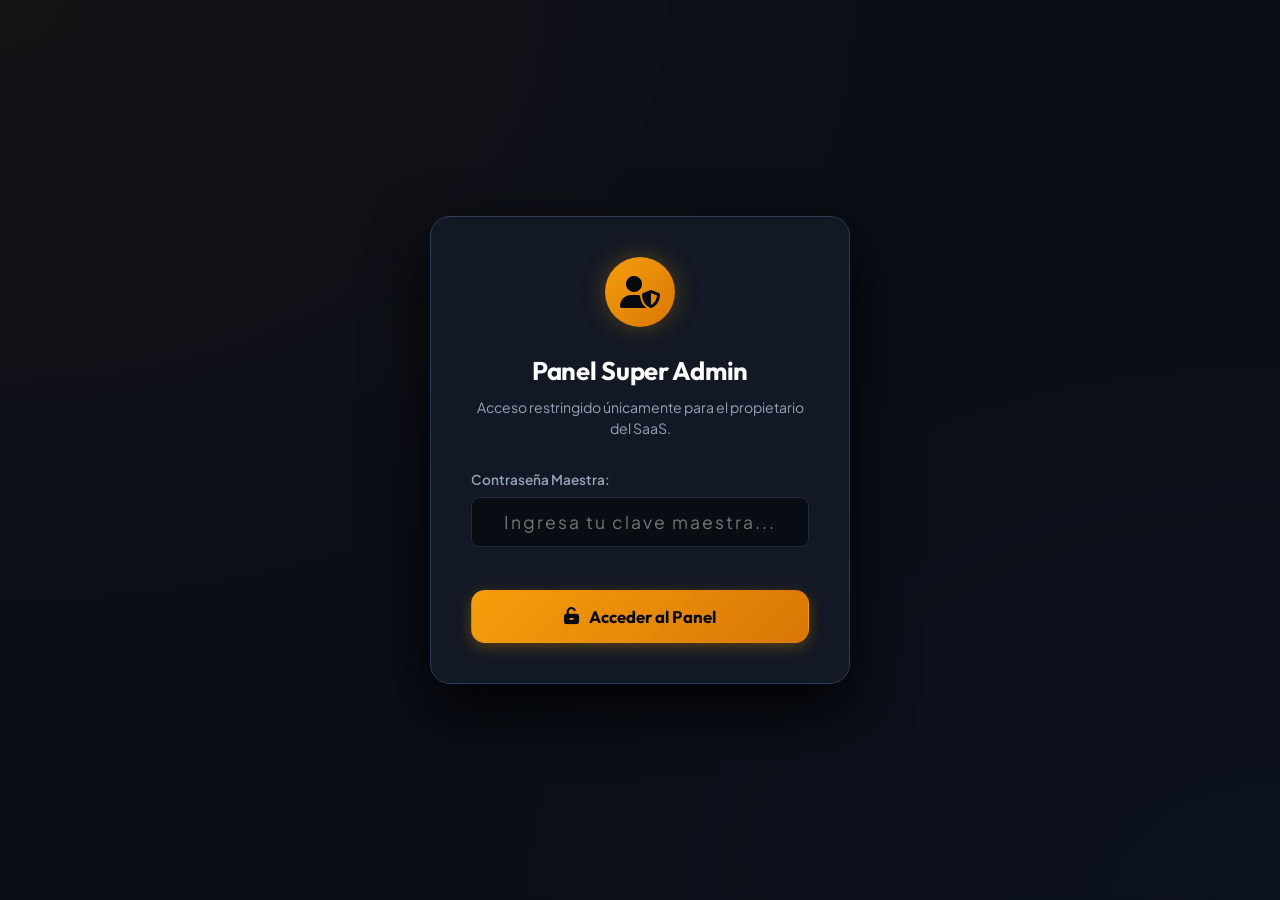
==== admin.html @ 9f4d17f8 "Add private Master Admin panel (admin.html) with password lock and shop access blocker" ====
<!DOCTYPE html>
<html lang="es">
<head>
    <meta charset="UTF-8">
    <meta name="viewport" content="width=device-width, initial-scale=1.0">
    <title>Panel Maestro - Control de Suscripciones</title>
    <!-- Google Fonts -->
    <link rel="preconnect" href="https://fonts.googleapis.com">
    <link rel="preconnect" href="https://fonts.gstatic.com" crossorigin>
    <link href="https://fonts.googleapis.com/css2?family=Outfit:wght@400;500;600;700;800&family=Plus+Jakarta+Sans:wght@400;500;600;700&display=swap" rel="stylesheet">
    <!-- Font Awesome Icons -->
    <link rel="stylesheet" href="https://cdnjs.cloudflare.com/ajax/libs/font-awesome/6.4.0/css/all.min.css">
    <!-- CSS -->
    <link rel="stylesheet" href="css/styles.css">
    <style>
        .admin-login-screen {
            min-height: 100vh;
            display: flex;
            align-items: center;
            justify-content: center;
            padding: 1.5rem;
        }
        .admin-login-card {
            background: var(--bg-card);
            border: 1px solid var(--border-light);
            border-radius: var(--radius-lg);
            padding: 2.5rem;
            width: 100%;
            max-width: 420px;
            text-align: center;
            box-shadow: 0 25px 60px rgba(0, 0, 0, 0.85);
        }
        .admin-avatar-lock {
            width: 70px;
            height: 70px;
            background: linear-gradient(135deg, var(--gold), #d97706);
            border-radius: 50%;
            color: #06090e;
            display: inline-flex;
            align-items: center;
            justify-content: center;
            font-size: 2rem;
            margin-bottom: 1.5rem;
            box-shadow: 0 0 25px var(--gold-glow);
        }
        .admin-dashboard {
            display: none;
        }
        .status-toggle-btn {
            padding: 0.4rem 0.9rem;
            border-radius: var(--radius-full);
            font-weight: 700;
            font-size: 0.82rem;
            border: none;
            cursor: pointer;
            transition: var(--transition);
            display: inline-flex;
            align-items: center;
            gap: 0.4rem;
        }
        .status-toggle-active {
            background: rgba(16, 185, 129, 0.2);
            color: var(--green);
            border: 1px solid var(--green);
        }
        .status-toggle-blocked {
            background: rgba(239, 68, 68, 0.2);
            color: var(--red);
            border: 1px solid var(--red);
        }
        .admin-kpi-banner {
            display: grid;
            grid-template-columns: repeat(auto-fit, minmax(240px, 1fr));
            gap: 1.4rem;
            margin-bottom: 2rem;
        }
    </style>
</head>
<body class="dark-theme">

    <!-- PANTALLA DE ACCESO PROTEGIDO (SOLO EL DUEÑO) -->
    <div class="admin-login-screen" id="adminLoginScreen">
        <div class="admin-login-card">
            <div class="admin-avatar-lock">
                <i class="fa-solid fa-user-shield"></i>
            </div>
            <h2 style="font-size: 1.6rem; margin-bottom: 0.4rem;">Panel Super Admin</h2>
            <p class="text-muted" style="margin-bottom: 1.8rem; font-size: 0.88rem;">Acceso restringido únicamente para el propietario del SaaS.</p>
            
            <form onsubmit="handleAdminLogin(event)">
                <div class="form-group" style="text-align: left;">
                    <label>Contraseña Maestra:</label>
                    <input type="password" id="adminPasswordInput" required placeholder="Ingresa tu clave maestra..." class="input-field" style="font-size: 1.1rem; text-align: center; letter-spacing: 2px;">
                </div>
                <button type="submit" class="btn btn-primary btn-block btn-large mt-4">
                    <i class="fa-solid fa-unlock-keyhole"></i> Acceder al Panel
                </button>
            </form>
            <div id="loginErrorMsg" class="text-red mt-2" style="display:none; font-size:0.85rem; font-weight:600;">
                <i class="fa-solid fa-circle-exclamation"></i> Contraseña incorrecta
            </div>
        </div>
    </div>

    <!-- PANEL PRINCIPAL DE CONTROL DE TODAS LAS BARBERÍAS -->
    <div class="admin-dashboard" id="adminDashboard">
        
        <!-- Header -->
        <header class="app-topbar">
            <div class="topbar-inner">
                <div class="shop-branding">
                    <div class="shop-logo-badge">
                        <i class="fa-solid fa-crown"></i>
                    </div>
                    <div>
                        <h1 class="shop-title-display">Super Admin SaaS</h1>
                        <span class="shop-subtitle">Control Central de Barberías y Cobros</span>
                    </div>
                </div>
                <div class="topbar-actions">
                    <button class="btn btn-primary btn-sm" onclick="openNewShopModal()">
                        <i class="fa-solid fa-plus"></i> + Alta Nueva Barbería
                    </button>
                    <button class="btn btn-secondary btn-sm" onclick="adminLogout()">
                        <i class="fa-solid fa-right-from-bracket"></i> Cerrar Sesión
                    </button>
                </div>
            </div>
        </header>

        <!-- Workspace -->
        <main class="container mt-4">
            
            <!-- Métricas Financieras Globales -->
            <div class="admin-kpi-banner">
                <div class="kpi-item">
                    <div class="kpi-icon gold"><i class="fa-solid fa-store"></i></div>
                    <div>
                        <span class="kpi-label">Barberías Totales</span>
                        <strong class="kpi-val" id="adminTotalShops">0</strong>
                    </div>
                </div>
                <div class="kpi-item">
                    <div class="kpi-icon green"><i class="fa-solid fa-circle-check"></i></div>
                    <div>
                        <span class="kpi-label">Activas (Al día)</span>
                        <strong class="kpi-val text-green" id="adminActiveShops">0</strong>
                    </div>
                </div>
                <div class="kpi-item">
                    <div class="kpi-icon gold"><i class="fa-solid fa-sack-dollar"></i></div>
                    <div>
                        <span class="kpi-label">Recaudación Mensual Estimada</span>
                        <strong class="kpi-val text-gold" id="adminTotalRevenue">$0 USD</strong>
                    </div>
                </div>
                <div class="kpi-item">
                    <div class="kpi-icon" style="background: rgba(239, 68, 68, 0.15); color: var(--red);"><i class="fa-solid fa-lock"></i></div>
                    <div>
                        <span class="kpi-label">Bloqueadas (Sin Pagar)</span>
                        <strong class="kpi-val text-red" id="adminBlockedShops">0</strong>
                    </div>
                </div>
            </div>

            <!-- Tabla de Gestión de Barberías -->
            <div class="app-card">
                <div class="card-header flex-between">
                    <div>
                        <h3>Listado de Barberías Clientes</h3>
                        <p class="text-muted">Administra el acceso de cada barbería y bloquea a las que no hayan abonado su cuota.</p>
                    </div>
                    <button class="btn btn-primary btn-sm" onclick="openNewShopModal()">
                        <i class="fa-solid fa-user-plus"></i> Registrar Barbería
                    </button>
                </div>
                <div class="table-responsive">
                    <table class="data-table">
                        <thead>
                            <tr>
                                <th>Nombre del Local</th>
                                <th>Identificador (Link)</th>
                                <th>Teléfono Contacto</th>
                                <th>Cuota Mensual</th>
                                <th>Estado de Acceso</th>
                                <th>Acciones & Enlaces</th>
                            </tr>
                        </thead>
                        <tbody id="adminShopsTableBody"></tbody>
                    </table>
                </div>
            </div>

        </main>

    </div>

    <!-- Modal: Alta de Nueva Barbería -->
    <div class="modal-overlay" id="newShopModal">
        <div class="modal-card">
            <div class="modal-header">
                <h3><i class="fa-solid fa-store text-gold"></i> Dar de Alta Nueva Barbería</h3>
                <button class="btn-close" onclick="closeModal('newShopModal')">&times;</button>
            </div>
            <div class="modal-body">
                <form onsubmit="handleCreateShopSubmit(event)">
                    <div class="form-group">
                        <label>Nombre de la Barbería:</label>
                        <input type="text" id="newShopNameInput" required placeholder="Ej: Barbería Don Carlos" class="input-field">
                    </div>
                    <div class="form-group">
                        <label>Slug / Identificador URL (Sin espacios ni acentos):</label>
                        <input type="text" id="newShopSlugInput" required placeholder="Ej: don-carlos" class="input-field">
                    </div>
                    <div class="form-row-2">
                        <div class="form-group">
                            <label>Teléfono del Dueño (WhatsApp):</label>
                            <input type="tel" id="newShopPhoneInput" placeholder="+54 9 11 2345 6789" class="input-field">
                        </div>
                        <div class="form-group">
                            <label>Precio Mensual Acordado:</label>
                            <input type="number" id="newShopFeeInput" value="20" required class="input-field">
                        </div>
                    </div>
                    <button type="submit" class="btn btn-primary btn-block btn-large">
                        <i class="fa-solid fa-check"></i> Registrar y Generar Links
                    </button>
                </form>
            </div>
        </div>
    </div>

    <!-- Toasts -->
    <div class="toast-container" id="toastContainer"></div>

    <script src="js/data.js"></script>
    <script>
        const MASTER_KEY_STORAGE = 'BARBERFLOW_SUPERADMIN_SHOPS_V1';
        const DEFAULT_MASTER_PIN = 'admin123'; // Contraseña por defecto

        function checkAuth() {
            const isAuth = sessionStorage.getItem('BARBERFLOW_ADMIN_LOGGED') === 'true';
            if (isAuth) {
                document.getElementById('adminLoginScreen').style.display = 'none';
                document.getElementById('adminDashboard').style.display = 'block';
                loadAdminDashboard();
            } else {
                document.getElementById('adminLoginScreen').style.display = 'flex';
                document.getElementById('adminDashboard').style.display = 'none';
            }
        }

        function handleAdminLogin(e) {
            e.preventDefault();
            const pass = document.getElementById('adminPasswordInput').value.trim();
            const savedPin = localStorage.getItem('BARBERFLOW_MASTER_PIN') || DEFAULT_MASTER_PIN;

            if (pass === savedPin) {
                sessionStorage.setItem('BARBERFLOW_ADMIN_LOGGED', 'true');
                checkAuth();
            } else {
                document.getElementById('loginErrorMsg').style.display = 'block';
            }
        }

        function adminLogout() {
            sessionStorage.removeItem('BARBERFLOW_ADMIN_LOGGED');
            location.reload();
        }

        function getShopsRegistry() {
            const local = localStorage.getItem(MASTER_KEY_STORAGE);
            if (!local) {
                const initial = [
                    {
                        id: 'mi-barberia',
                        name: 'Mi Barbería',
                        phone: '',
                        fee: 20,
                        status: 'active', // 'active' o 'blocked'
                        createdAt: new Date().toISOString().split('T')[0]
                    }
                ];
                saveShopsRegistry(initial);
                return initial;
            }
            return JSON.parse(local);
        }

        function saveShopsRegistry(list) {
            localStorage.setItem(MASTER_KEY_STORAGE, JSON.stringify(list));
            // Actualizar estado de bloqueo en la lista maestra pública
            const blockedMap = {};
            list.forEach(s => {
                blockedMap[s.id] = (s.status === 'blocked');
            });
            localStorage.setItem('BARBERFLOW_BLOCKED_SHOPS', JSON.stringify(blockedMap));
        }

        function loadAdminDashboard() {
            const shops = getShopsRegistry();
            const tbody = document.getElementById('adminShopsTableBody');

            const total = shops.length;
            const active = shops.filter(s => s.status === 'active').length;
            const blocked = shops.filter(s => s.status === 'blocked').length;
            const revenue = active * 20;

            document.getElementById('adminTotalShops').textContent = total;
            document.getElementById('adminActiveShops').textContent = active;
            document.getElementById('adminBlockedShops').textContent = blocked;
            document.getElementById('adminTotalRevenue').textContent = `$${revenue} USD`;

            const baseUrl = window.location.href.split('admin.html')[0];

            tbody.innerHTML = shops.map(shop => {
                const isBlocked = shop.status === 'blocked';
                const panelUrl = `${baseUrl}?shop=${shop.id}`;
                const bookingUrl = `${baseUrl}booking.html?shop=${shop.id}`;

                return `
                    <tr>
                        <td>
                            <strong style="font-size:1rem; display:block;">${shop.name}</strong>
                            <small class="text-muted">Alta: ${shop.createdAt || '-'}</small>
                        </td>
                        <td>
                            <span class="status-badge status-Pendiente">?shop=${shop.id}</span>
                        </td>
                        <td>${shop.phone ? `<a href="https://wa.me/${shop.phone.replace(/[^0-9]/g, '')}" target="_blank" style="color:var(--green); text-decoration:none;"><i class="fa-brands fa-whatsapp"></i> ${shop.phone}</a>` : '-'}</td>
                        <td><strong class="text-gold">$${shop.fee || 20} USD/mes</strong></td>
                        <td>
                            <button class="status-toggle-btn ${isBlocked ? 'status-toggle-blocked' : 'status-toggle-active'}" onclick="toggleShopStatus('${shop.id}')">
                                <i class="fa-solid ${isBlocked ? 'fa-lock' : 'fa-check'}"></i>
                                ${isBlocked ? 'BLOQUEADA' : 'ACTIVA'}
                            </button>
                        </td>
                        <td>
                            <div style="display:flex; gap:0.4rem; align-items:center;">
                                <button class="btn btn-secondary btn-sm" title="Copiar Link del Panel para el Barbero" onclick="copyLink('${panelUrl}', 'Link del Panel copiado')">
                                    <i class="fa-solid fa-copy"></i> Panel
                                </button>
                                <button class="btn btn-secondary btn-sm" title="Copiar Link de Turnos para Clientes" onclick="copyLink('${bookingUrl}', 'Link de Clientes copiado')">
                                    <i class="fa-solid fa-link"></i> Turnos
                                </button>
                                <button class="btn-icon" title="Eliminar Barbería" onclick="deleteShop('${shop.id}')">
                                    <i class="fa-solid fa-trash text-muted"></i>
                                </button>
                            </div>
                        </td>
                    </tr>
                `;
            }).join('');
        }

        function toggleShopStatus(shopId) {
            const shops = getShopsRegistry();
            const shop = shops.find(s => s.id === shopId);
            if (shop) {
                shop.status = (shop.status === 'active') ? 'blocked' : 'active';
                saveShopsRegistry(shops);
                loadAdminDashboard();
                showToast(shop.status === 'blocked' ? `Barbería ${shop.name} bloqueada por falta de pago` : `Barbería ${shop.name} activada con éxito`, shop.status === 'blocked' ? 'info' : 'success');
            }
        }

        function copyLink(url, msg) {
            navigator.clipboard.writeText(url);
            showToast(msg, 'success');
        }

        function deleteShop(shopId) {
            if (confirm('¿Estás seguro de eliminar esta barbería del sistema?')) {
                let shops = getShopsRegistry();
                shops = shops.filter(s => s.id !== shopId);
                saveShopsRegistry(shops);
                loadAdminDashboard();
                showToast('Barbería eliminada', 'info');
            }
        }

        function openNewShopModal() {
            document.getElementById('newShopModal').classList.add('active');
        }

        function closeModal(id) {
            document.getElementById(id)?.classList.remove('active');
        }

        function handleCreateShopSubmit(e) {
            e.preventDefault();
            const name = document.getElementById('newShopNameInput').value.trim();
            const slug = document.getElementById('newShopSlugInput').value.trim().toLowerCase().replace(/[^a-z0-9_-]/g, '-');
            const phone = document.getElementById('newShopPhoneInput').value.trim();
            const fee = parseFloat(document.getElementById('newShopFeeInput').value) || 20;

            const shops = getShopsRegistry();
            if (shops.some(s => s.id === slug)) {
                alert('Ya existe una barbería con ese identificador. Por favor elige otro.');
                return;
            }

            shops.push({
                id: slug,
                name: name,
                phone: phone,
                fee: fee,
                status: 'active',
                createdAt: new Date().toISOString().split('T')[0]
            });

            saveShopsRegistry(shops);
            closeModal('newShopModal');
            loadAdminDashboard();
            showToast(`Barbería "${name}" creada con éxito`, 'success');
        }

        function showToast(message, type = 'success') {
            const container = document.getElementById('toastContainer');
            if (!container) return;

            const toast = document.createElement('div');
            toast.className = `toast ${type}`;
            const icon = type === 'success' ? 'fa-circle-check text-green' : 'fa-circle-info text-blue';
            toast.innerHTML = `<i class="fa-solid ${icon}"></i> <span>${message}</span>`;
            
            container.appendChild(toast);
            setTimeout(() => {
                toast.style.opacity = '0';
                toast.style.transform = 'translateX(100%)';
                setTimeout(() => toast.remove(), 300);
            }, 3000);
        }

        document.addEventListener('DOMContentLoaded', checkAuth);
    </script>
</body>
</html>
---- css/styles.css ----
/* ==========================================================================
   BARBERFLOW - SISTEMA DE DISEÑO ULTRA PREMIUM (DARK LUXURY BARBER)
   ========================================================================== */

:root {
    --bg-darkest: #06090e;
    --bg-main: #0a0e16;
    --bg-card: #121824;
    --bg-card-hover: #182232;
    --bg-card-elevated: #1a2436;
    --bg-input: #080c13;
    --border-color: #1e293b;
    --border-light: #2c3c56;
    --border-focus: #f59e0b;

    /* Accents */
    --gold: #f59e0b;
    --gold-light: #fbbf24;
    --gold-gradient: linear-gradient(135deg, #f59e0b 0%, #d97706 100%);
    --gold-glow: rgba(245, 158, 11, 0.3);
    
    --green: #10b981;
    --green-glow: rgba(16, 185, 129, 0.25);
    --blue: #3b82f6;
    --red: #ef4444;
    --purple: #a855f7;

    /* Text */
    --text-main: #f8fafc;
    --text-muted: #94a3b8;
    --text-dim: #64748b;

    /* Fonts */
    --font-heading: 'Outfit', sans-serif;
    --font-body: 'Plus Jakarta Sans', sans-serif;

    /* Radii & Shadows */
    --radius-sm: 8px;
    --radius-md: 14px;
    --radius-lg: 20px;
    --radius-full: 9999px;
    
    --shadow-card: 0 12px 32px -4px rgba(0, 0, 0, 0.65);
    --shadow-glow: 0 0 20px var(--gold-glow);
    --transition: all 0.22s cubic-bezier(0.4, 0, 0.2, 1);
}

* {
    margin: 0;
    padding: 0;
    box-sizing: border-box;
}

body.dark-theme {
    background-color: var(--bg-main);
    background-image: 
        radial-gradient(at 0% 0%, rgba(245, 158, 11, 0.04) 0px, transparent 50%),
        radial-gradient(at 100% 100%, rgba(59, 130, 246, 0.03) 0px, transparent 50%);
    color: var(--text-main);
    font-family: var(--font-body);
    line-height: 1.55;
    min-height: 100vh;
    overflow-x: hidden;
    -webkit-font-smoothing: antialiased;
}

h1, h2, h3, h4, h5, h6 {
    font-family: var(--font-heading);
    color: #ffffff;
    font-weight: 700;
    letter-spacing: -0.3px;
}

.text-gold { color: var(--gold) !important; }
.text-green { color: var(--green) !important; }
.text-blue { color: var(--blue) !important; }
.text-red { color: var(--red) !important; }
.text-purple { color: var(--purple) !important; }
.text-muted { color: var(--text-muted); font-size: 0.88rem; }
.mt-2 { margin-top: 0.5rem; }
.mt-4 { margin-top: 1.5rem; }

.container {
    max-width: 1400px;
    margin: 0 auto;
    padding: 1.5rem;
}

/* ==========================================================================
   BUTTONS
   ========================================================================== */
.btn {
    display: inline-flex;
    align-items: center;
    justify-content: center;
    gap: 0.6rem;
    padding: 0.7rem 1.3rem;
    font-family: var(--font-heading);
    font-size: 0.92rem;
    font-weight: 600;
    border-radius: var(--radius-md);
    border: 1px solid transparent;
    cursor: pointer;
    transition: var(--transition);
    user-select: none;
    text-decoration: none;
}

.btn-primary {
    background: var(--gold-gradient);
    color: #06090e;
    font-weight: 700;
    box-shadow: 0 4px 15px var(--gold-glow);
}

.btn-primary:hover {
    transform: translateY(-2px);
    box-shadow: 0 8px 22px rgba(245, 158, 11, 0.45);
    background: linear-gradient(135deg, var(--gold-light), var(--gold));
}

.btn-secondary {
    background: var(--bg-card);
    border: 1px solid var(--border-light);
    color: var(--text-main);
}

.btn-secondary:hover {
    background: var(--bg-card-hover);
    border-color: var(--gold);
    color: #ffffff;
}

.btn-whatsapp {
    background: linear-gradient(135deg, #25D366, #128C7E);
    color: #ffffff;
    font-weight: 700;
    box-shadow: 0 4px 14px rgba(37, 211, 102, 0.3);
}

.btn-whatsapp:hover {
    transform: translateY(-2px);
    box-shadow: 0 6px 18px rgba(37, 211, 102, 0.45);
}

.btn-sm {
    padding: 0.45rem 0.9rem;
    font-size: 0.82rem;
}

.btn-large {
    padding: 0.95rem 1.8rem;
    font-size: 1.05rem;
}

.btn-block {
    width: 100%;
}

.btn-icon {
    width: 38px;
    height: 38px;
    border-radius: var(--radius-sm);
    background: var(--bg-card);
    border: 1px solid var(--border-color);
    color: var(--text-muted);
    display: inline-flex;
    align-items: center;
    justify-content: center;
    cursor: pointer;
    transition: var(--transition);
}

.btn-icon:hover {
    color: var(--gold);
    border-color: var(--gold);
    background: var(--bg-card-hover);
}

.btn-close {
    background: transparent;
    border: none;
    color: var(--text-muted);
    font-size: 1.6rem;
    cursor: pointer;
    line-height: 1;
}

.btn-close:hover {
    color: #ffffff;
}

.btn-back {
    background: var(--bg-card);
    border: 1px solid var(--border-color);
    color: var(--text-muted);
    padding: 0.45rem 0.9rem;
    border-radius: var(--radius-sm);
    font-size: 0.85rem;
    cursor: pointer;
    transition: var(--transition);
    display: inline-flex;
    align-items: center;
    gap: 0.4rem;
}

.btn-back:hover {
    color: #ffffff;
    border-color: var(--gold);
}

/* ==========================================================================
   INPUTS & FORMS
   ========================================================================== */
.input-field {
    width: 100%;
    background: var(--bg-input);
    border: 1px solid var(--border-color);
    color: #ffffff;
    padding: 0.8rem 1.1rem;
    border-radius: var(--radius-sm);
    font-family: var(--font-body);
    font-size: 0.94rem;
    transition: var(--transition);
}

.input-field:focus {
    outline: none;
    border-color: var(--gold);
    box-shadow: 0 0 14px var(--gold-glow);
    background: #090e18;
}

.form-group {
    margin-bottom: 1.2rem;
}

.form-group label {
    display: block;
    font-size: 0.85rem;
    font-weight: 600;
    color: var(--text-muted);
    margin-bottom: 0.45rem;
}

.form-row-2 {
    display: grid;
    grid-template-columns: 1fr 1fr;
    gap: 1.2rem;
}

/* Photo Uploader Card */
.photo-uploader-box {
    display: flex;
    align-items: center;
    gap: 1.5rem;
    background: var(--bg-main);
    border: 1px dashed var(--border-light);
    border-radius: var(--radius-md);
    padding: 1.2rem;
    margin-bottom: 1.4rem;
}

.photo-preview-avatar {
    width: 72px;
    height: 72px;
    border-radius: var(--radius-md);
    background: var(--bg-card);
    border: 2px solid var(--gold);
    display: flex;
    align-items: center;
    justify-content: center;
    overflow: hidden;
    box-shadow: 0 4px 12px rgba(0, 0, 0, 0.5);
    flex-shrink: 0;
}

.photo-preview-avatar img {
    width: 100%;
    height: 100%;
    object-fit: cover;
}

.photo-preview-avatar i {
    font-size: 1.8rem;
    color: var(--gold);
}

.photo-upload-actions {
    flex: 1;
}

.photo-upload-actions input[type="file"] {
    display: none;
}

.photo-btn-label {
    display: inline-flex;
    align-items: center;
    gap: 0.5rem;
    background: var(--bg-card);
    border: 1px solid var(--border-light);
    color: #ffffff;
    padding: 0.5rem 1rem;
    border-radius: var(--radius-sm);
    font-size: 0.85rem;
    font-weight: 600;
    cursor: pointer;
    transition: var(--transition);
}

.photo-btn-label:hover {
    border-color: var(--gold);
    color: var(--gold);
}

/* ==========================================================================
   TOPBAR HEADER & BRANDING
   ========================================================================== */
.app-topbar {
    position: sticky;
    top: 0;
    z-index: 100;
    background: rgba(6, 9, 14, 0.92);
    backdrop-filter: blur(16px);
    border-bottom: 1px solid var(--border-color);
    padding: 0.7rem 1.5rem;
}

.topbar-inner {
    max-width: 1400px;
    margin: 0 auto;
    display: flex;
    align-items: center;
    justify-content: space-between;
    gap: 1rem;
}

.shop-branding {
    display: flex;
    align-items: center;
    gap: 0.9rem;
    cursor: pointer;
    padding: 0.35rem 0.7rem;
    border-radius: var(--radius-sm);
    transition: var(--transition);
}

.shop-branding:hover {
    background: rgba(245, 158, 11, 0.08);
}

.shop-logo-badge {
    width: 44px;
    height: 44px;
    background: var(--gold-gradient);
    border-radius: var(--radius-sm);
    color: #06090e;
    display: flex;
    align-items: center;
    justify-content: center;
    font-size: 1.3rem;
    box-shadow: 0 4px 12px var(--gold-glow);
    overflow: hidden;
    flex-shrink: 0;
}

.shop-logo-badge img {
    width: 100%;
    height: 100%;
    object-fit: cover;
}

.shop-title-display {
    font-size: 1.2rem;
    font-weight: 800;
    letter-spacing: -0.4px;
    line-height: 1.2;
}

.shop-subtitle {
    display: block;
    font-size: 0.72rem;
    color: var(--gold);
    font-weight: 600;
}

.main-tabs-nav {
    display: flex;
    background: var(--bg-card);
    border: 1px solid var(--border-color);
    border-radius: var(--radius-md);
    padding: 0.35rem;
    gap: 0.25rem;
    overflow-x: auto;
}

.nav-tab-btn {
    background: transparent;
    border: none;
    color: var(--text-muted);
    padding: 0.55rem 0.95rem;
    border-radius: var(--radius-sm);
    font-family: var(--font-heading);
    font-size: 0.88rem;
    font-weight: 600;
    cursor: pointer;
    display: flex;
    align-items: center;
    gap: 0.5rem;
    transition: var(--transition);
    white-space: nowrap;
}

.nav-tab-btn:hover {
    color: #ffffff;
    background: rgba(255, 255, 255, 0.05);
}

.nav-tab-btn.active {
    background: var(--gold-gradient);
    color: #06090e;
    font-weight: 700;
    box-shadow: 0 2px 10px var(--gold-glow);
}

.badge-pill {
    background: #06090e;
    color: var(--gold);
    font-size: 0.7rem;
    padding: 0.12rem 0.45rem;
    border-radius: var(--radius-full);
    font-weight: 800;
}

.topbar-actions {
    display: flex;
    align-items: center;
    gap: 0.6rem;
}

/* ==========================================================================
   TAB PANELS
   ========================================================================== */
.tab-panel {
    display: none;
    animation: fadeIn 0.25s ease;
}

.tab-panel.active {
    display: block;
}

@keyframes fadeIn {
    from { opacity: 0; transform: translateY(6px); }
    to { opacity: 1; transform: translateY(0); }
}

.panel-header-row {
    display: flex;
    justify-content: space-between;
    align-items: center;
    margin-bottom: 1.8rem;
    flex-wrap: wrap;
    gap: 1rem;
}

.panel-controls-group {
    display: flex;
    align-items: center;
    gap: 0.8rem;
}

/* Date Navigator */
.date-navigator {
    display: flex;
    align-items: center;
    background: var(--bg-card);
    border: 1px solid var(--border-color);
    border-radius: var(--radius-sm);
    padding: 0.2rem;
}

.date-navigator input[type="date"] {
    background: transparent;
    border: none;
    color: #ffffff;
    font-family: var(--font-body);
    padding: 0.4rem 0.6rem;
    outline: none;
}

.btn-nav-date {
    background: transparent;
    border: none;
    color: var(--text-muted);
    padding: 0.4rem 0.6rem;
    cursor: pointer;
}

.btn-nav-date:hover {
    color: var(--gold);
}

/* ==========================================================================
   1. AGENDA EN VIVO
   ========================================================================== */
.kpi-banner {
    display: grid;
    grid-template-columns: repeat(auto-fit, minmax(220px, 1fr));
    gap: 1.2rem;
    margin-bottom: 1.8rem;
}

.kpi-item {
    background: var(--bg-card);
    border: 1px solid var(--border-color);
    border-radius: var(--radius-md);
    padding: 1.3rem;
    display: flex;
    align-items: center;
    gap: 1.1rem;
    box-shadow: 0 4px 16px rgba(0, 0, 0, 0.25);
}

.kpi-icon {
    width: 48px;
    height: 48px;
    border-radius: var(--radius-sm);
    display: flex;
    align-items: center;
    justify-content: center;
    font-size: 1.3rem;
}

.kpi-icon.gold { background: rgba(245, 158, 11, 0.15); color: var(--gold); }
.kpi-icon.green { background: var(--green-glow); color: var(--green); }
.kpi-icon.blue { background: rgba(59, 130, 246, 0.15); color: var(--blue); }
.kpi-icon.purple { background: rgba(168, 85, 247, 0.15); color: var(--purple); }

.kpi-label {
    display: block;
    font-size: 0.78rem;
    color: var(--text-muted);
    text-transform: uppercase;
    font-weight: 600;
}

.kpi-val {
    font-size: 1.45rem;
    font-family: var(--font-heading);
}

.barbers-filter-row {
    display: flex;
    gap: 0.6rem;
    margin-bottom: 1.4rem;
    overflow-x: auto;
    padding-bottom: 0.3rem;
}

.barber-pill-btn {
    background: var(--bg-card);
    border: 1px solid var(--border-color);
    color: var(--text-muted);
    padding: 0.45rem 1rem;
    border-radius: var(--radius-full);
    font-size: 0.84rem;
    font-weight: 600;
    cursor: pointer;
    transition: var(--transition);
}

.barber-pill-btn:hover, .barber-pill-btn.active {
    background: var(--gold);
    color: #06090e;
    border-color: var(--gold);
    font-weight: 700;
}

.appointments-board {
    display: grid;
    grid-template-columns: repeat(auto-fill, minmax(320px, 1fr));
    gap: 1.4rem;
}

.app-card {
    background: var(--bg-card);
    border: 1px solid var(--border-color);
    border-radius: var(--radius-md);
    padding: 1.4rem;
    border-left: 4px solid var(--gold);
    transition: var(--transition);
    box-shadow: 0 4px 18px rgba(0, 0, 0, 0.3);
}

.app-card:hover {
    border-color: var(--gold);
    box-shadow: var(--shadow-card);
    transform: translateY(-2px);
}

.app-card.status-Pendiente { border-left-color: var(--gold); }
.app-card.status-EnProceso { border-left-color: var(--blue); }
.app-card.status-Completado { border-left-color: var(--green); opacity: 0.85; }
.app-card.status-NoAsistio { border-left-color: var(--red); opacity: 0.5; }

.app-card-head {
    display: flex;
    justify-content: space-between;
    align-items: center;
    margin-bottom: 0.9rem;
}

.app-time {
    font-family: var(--font-heading);
    font-size: 1.2rem;
    font-weight: 800;
}

.status-badge {
    font-size: 0.72rem;
    padding: 0.22rem 0.55rem;
    border-radius: var(--radius-full);
    font-weight: 800;
    text-transform: uppercase;
    letter-spacing: 0.5px;
}

.status-Pendiente { background: rgba(245, 158, 11, 0.15); color: var(--gold); }
.status-EnProceso { background: rgba(59, 130, 246, 0.18); color: var(--blue); }
.status-Completado { background: var(--green-glow); color: var(--green); }
.status-NoAsistio { background: rgba(239, 68, 68, 0.18); color: var(--red); }

.app-actions {
    display: flex;
    gap: 0.5rem;
    margin-top: 1.2rem;
    padding-top: 0.9rem;
    border-top: 1px solid var(--border-color);
}

/* ==========================================================================
   2. CAJA & POS
   ========================================================================== */
.pos-balance-grid {
    display: grid;
    grid-template-columns: repeat(auto-fit, minmax(220px, 1fr));
    gap: 1.3rem;
    margin-bottom: 2rem;
}

.pos-card {
    background: var(--bg-card);
    border: 1px solid var(--border-color);
    border-radius: var(--radius-md);
    padding: 1.5rem;
}

.pos-card.total {
    background: linear-gradient(135deg, #1e283b, #0f1624);
    border-color: var(--gold);
    box-shadow: 0 8px 24px rgba(245, 158, 11, 0.1);
}

.pos-card-title {
    font-size: 0.8rem;
    color: var(--text-muted);
    text-transform: uppercase;
    display: block;
    font-weight: 700;
}

.pos-amount {
    font-size: 1.75rem;
    margin: 0.4rem 0;
}

/* Tables */
.app-card {
    background: var(--bg-card);
    border: 1px solid var(--border-color);
    border-radius: var(--radius-md);
    overflow: hidden;
}

.card-header {
    padding: 1.3rem 1.6rem;
    border-bottom: 1px solid var(--border-color);
}

.card-header.flex-between {
    display: flex;
    justify-content: space-between;
    align-items: center;
}

.card-body {
    padding: 1.6rem;
}

.table-responsive {
    overflow-x: auto;
}

.data-table {
    width: 100%;
    border-collapse: collapse;
    text-align: left;
    font-size: 0.88rem;
}

.data-table th {
    background: var(--bg-darkest);
    padding: 0.95rem 1.3rem;
    color: var(--text-muted);
    font-size: 0.78rem;
    text-transform: uppercase;
    font-weight: 700;
    border-bottom: 1px solid var(--border-color);
}

.data-table td {
    padding: 1.05rem 1.3rem;
    border-bottom: 1px solid var(--border-color);
    color: var(--text-main);
}

.data-table tr:hover td {
    background: rgba(255, 255, 255, 0.03);
}

/* ==========================================================================
   3. COMISIONES
   ========================================================================== */
.commissions-staff-cards {
    display: grid;
    grid-template-columns: repeat(auto-fit, minmax(280px, 1fr));
    gap: 1.3rem;
}

.comm-card {
    background: var(--bg-card);
    border: 1px solid var(--border-color);
    border-radius: var(--radius-md);
    padding: 1.5rem;
}

.comm-head {
    display: flex;
    align-items: center;
    gap: 0.9rem;
    margin-bottom: 1rem;
}

.comm-split-row {
    display: grid;
    grid-template-columns: 1fr 1fr;
    gap: 0.8rem;
    padding-top: 1rem;
    border-top: 1px solid var(--border-color);
}

/* ==========================================================================
   4. BARBEROS MANAGEMENT
   ========================================================================== */
.barbers-management-grid {
    display: grid;
    grid-template-columns: repeat(auto-fill, minmax(280px, 1fr));
    gap: 1.3rem;
}

.barber-manage-card {
    background: var(--bg-card);
    border: 1px solid var(--border-color);
    border-radius: var(--radius-md);
    padding: 1.6rem;
    display: flex;
    flex-direction: column;
    justify-content: space-between;
}

.barber-manage-info h3 {
    font-size: 1.2rem;
    margin-bottom: 0.3rem;
}

/* ==========================================================================
   5. SETTINGS & SERVICES
   ========================================================================== */
.share-link-card {
    background: linear-gradient(135deg, #182333, #0f1624);
    border: 1px solid var(--border-light);
    border-radius: var(--radius-md);
    padding: 1.8rem;
    box-shadow: 0 8px 25px rgba(0, 0, 0, 0.4);
}

.share-link-header {
    display: flex;
    align-items: center;
    gap: 1rem;
    margin-bottom: 1.2rem;
}

.share-icon {
    width: 48px;
    height: 48px;
    background: rgba(245, 158, 11, 0.15);
    color: var(--gold);
    border-radius: var(--radius-sm);
    display: flex;
    align-items: center;
    justify-content: center;
    font-size: 1.4rem;
    flex-shrink: 0;
}

.share-input-row {
    display: flex;
    gap: 0.7rem;
    flex-wrap: wrap;
}

.link-input {
    flex: 1;
    min-width: 280px;
    color: var(--gold);
    font-weight: 700;
}

.settings-two-columns {
    display: grid;
    grid-template-columns: 1fr 1.2fr;
    gap: 1.6rem;
}

.services-list-editable {
    display: flex;
    flex-direction: column;
    gap: 0.7rem;
}

.service-item-row {
    display: flex;
    justify-content: space-between;
    align-items: center;
    background: var(--bg-main);
    border: 1px solid var(--border-color);
    padding: 0.9rem 1.2rem;
    border-radius: var(--radius-sm);
}

/* ==========================================================================
   6. PORTAL DE RESERVAS PARA CLIENTES (booking.html)
   ========================================================================== */
.booking-portal-container {
    max-width: 620px;
    margin: 2.5rem auto 4rem;
    padding: 0 1rem;
}

.booking-shop-header {
    text-align: center;
    margin-bottom: 2.2rem;
}

.booking-shop-avatar {
    width: 84px;
    height: 84px;
    background: var(--gold-gradient);
    border-radius: var(--radius-md);
    color: #06090e;
    display: inline-flex;
    align-items: center;
    justify-content: center;
    font-size: 2.4rem;
    margin-bottom: 1rem;
    box-shadow: 0 6px 20px var(--gold-glow);
    overflow: hidden;
    border: 2px solid var(--gold);
}

.booking-shop-avatar img {
    width: 100%;
    height: 100%;
    object-fit: cover;
}

.booking-shop-title {
    font-size: 1.8rem;
    margin-bottom: 0.3rem;
    letter-spacing: -0.5px;
}

.booking-steps-nav {
    display: flex;
    justify-content: space-between;
    margin-bottom: 1.8rem;
    border-bottom: 1px solid var(--border-color);
    padding-bottom: 0.9rem;
}

.step-indicator {
    font-size: 0.8rem;
    color: var(--text-dim);
    font-weight: 700;
}

.step-indicator.active {
    color: var(--gold);
}

.booking-step-box {
    display: none;
    background: var(--bg-card);
    border: 1px solid var(--border-light);
    border-radius: var(--radius-lg);
    padding: 2rem;
    box-shadow: var(--shadow-card);
    animation: fadeIn 0.25s ease;
}

.booking-step-box.active {
    display: block;
}

.step-heading {
    font-size: 1.25rem;
    margin-bottom: 1.3rem;
}

.step-nav-bar {
    display: flex;
    align-items: center;
    gap: 1rem;
    margin-bottom: 1.3rem;
}

.services-list-select {
    display: flex;
    flex-direction: column;
    gap: 0.9rem;
}

.service-item-card {
    background: var(--bg-main);
    border: 1px solid var(--border-color);
    border-radius: var(--radius-md);
    padding: 1.2rem 1.4rem;
    display: flex;
    justify-content: space-between;
    align-items: center;
    cursor: pointer;
    transition: var(--transition);
}

.service-item-card:hover {
    border-color: var(--gold);
    transform: translateY(-2px);
    box-shadow: 0 8px 20px rgba(0, 0, 0, 0.4);
}

.barbers-list-select {
    display: grid;
    grid-template-columns: 1fr 1fr;
    gap: 1.1rem;
}

.barber-item-card {
    background: var(--bg-main);
    border: 1px solid var(--border-color);
    border-radius: var(--radius-md);
    padding: 1.4rem 1.1rem;
    text-align: center;
    cursor: pointer;
    transition: var(--transition);
}

.barber-item-card:hover {
    border-color: var(--gold);
    transform: translateY(-2px);
    box-shadow: 0 8px 20px rgba(0, 0, 0, 0.4);
}

.barber-icon-avatar {
    width: 52px;
    height: 52px;
    border-radius: 50%;
    background: var(--bg-card);
    border: 1px solid var(--border-light);
    color: var(--gold);
    display: flex;
    align-items: center;
    justify-content: center;
    font-size: 1.35rem;
    margin: 0 auto 0.7rem;
}

.date-picker-scroll {
    display: flex;
    gap: 0.6rem;
    overflow-x: auto;
    padding-bottom: 0.9rem;
}

.date-card {
    min-width: 72px;
    background: var(--bg-main);
    border: 1px solid var(--border-color);
    border-radius: var(--radius-sm);
    padding: 0.7rem 0.4rem;
    text-align: center;
    cursor: pointer;
    transition: var(--transition);
}

.date-card.active {
    background: var(--gold-gradient);
    color: #06090e;
    font-weight: 700;
    border-color: var(--gold);
    box-shadow: 0 4px 12px var(--gold-glow);
}

.time-slots-grid {
    display: grid;
    grid-template-columns: repeat(auto-fill, minmax(90px, 1fr));
    gap: 0.7rem;
    margin-top: 1rem;
}

.time-slot-btn {
    background: var(--bg-main);
    border: 1px solid var(--border-color);
    color: var(--text-main);
    padding: 0.75rem 0.5rem;
    border-radius: var(--radius-sm);
    font-weight: 600;
    cursor: pointer;
    transition: var(--transition);
}

.time-slot-btn:hover, .time-slot-btn.active {
    background: var(--gold-gradient);
    color: #06090e;
    border-color: var(--gold);
    font-weight: 700;
}

.time-slot-btn.disabled {
    opacity: 0.25;
    pointer-events: none;
    text-decoration: line-through;
}

.appointment-summary-card, .ticket-details {
    background: var(--bg-main);
    border: 1px dashed var(--border-light);
    border-radius: var(--radius-md);
    padding: 1.4rem;
    margin-bottom: 1.6rem;
}

.summary-line {
    display: flex;
    justify-content: space-between;
    font-size: 0.92rem;
    margin-bottom: 0.6rem;
}

.success-ticket-box {
    text-align: center;
}

.success-icon {
    font-size: 3.8rem;
    margin-bottom: 1rem;
}

/* ==========================================================================
   MODALS & TOASTS
   ========================================================================== */
.modal-overlay {
    position: fixed;
    top: 0;
    left: 0;
    width: 100vw;
    height: 100vh;
    background: rgba(0, 0, 0, 0.8);
    backdrop-filter: blur(10px);
    display: none;
    align-items: center;
    justify-content: center;
    z-index: 1000;
    padding: 1rem;
}

.modal-overlay.active {
    display: flex;
    animation: fadeIn 0.2s ease;
}

.modal-card {
    background: var(--bg-card);
    border: 1px solid var(--border-light);
    border-radius: var(--radius-lg);
    width: 100%;
    max-width: 520px;
    overflow: hidden;
    box-shadow: 0 25px 60px rgba(0, 0, 0, 0.85);
}

.modal-header {
    display: flex;
    justify-content: space-between;
    align-items: center;
    padding: 1.3rem 1.6rem;
    border-bottom: 1px solid var(--border-color);
}

.modal-body {
    padding: 1.6rem;
}

/* Search Box */
.search-input-box {
    display: flex;
    align-items: center;
    background: var(--bg-card);
    border: 1px solid var(--border-color);
    border-radius: var(--radius-sm);
    padding: 0.45rem 0.9rem;
    gap: 0.6rem;
    width: 320px;
}

.search-input-box input {
    background: transparent;
    border: none;
    color: #ffffff;
    outline: none;
    font-family: var(--font-body);
    width: 100%;
}

/* Toast */
.toast-container {
    position: fixed;
    bottom: 2rem;
    right: 2rem;
    z-index: 2000;
    display: flex;
    flex-direction: column;
    gap: 0.6rem;
}

.toast {
    background: var(--bg-card);
    border: 1px solid var(--border-light);
    color: #ffffff;
    padding: 0.9rem 1.4rem;
    border-radius: var(--radius-md);
    box-shadow: 0 12px 30px rgba(0, 0, 0, 0.6);
    display: flex;
    align-items: center;
    gap: 0.7rem;
    font-size: 0.9rem;
    animation: slideIn 0.25s ease;
}

.toast.success { border-left: 4px solid var(--green); }
.toast.info { border-left: 4px solid var(--blue); }

@keyframes slideIn {
    from { transform: translateX(100%); opacity: 0; }
    to { transform: translateX(0); opacity: 1; }
}

@media (max-width: 900px) {
    .settings-two-columns {
        grid-template-columns: 1fr;
    }
    .topbar-inner {
        flex-direction: column;
        align-items: stretch;
    }
}
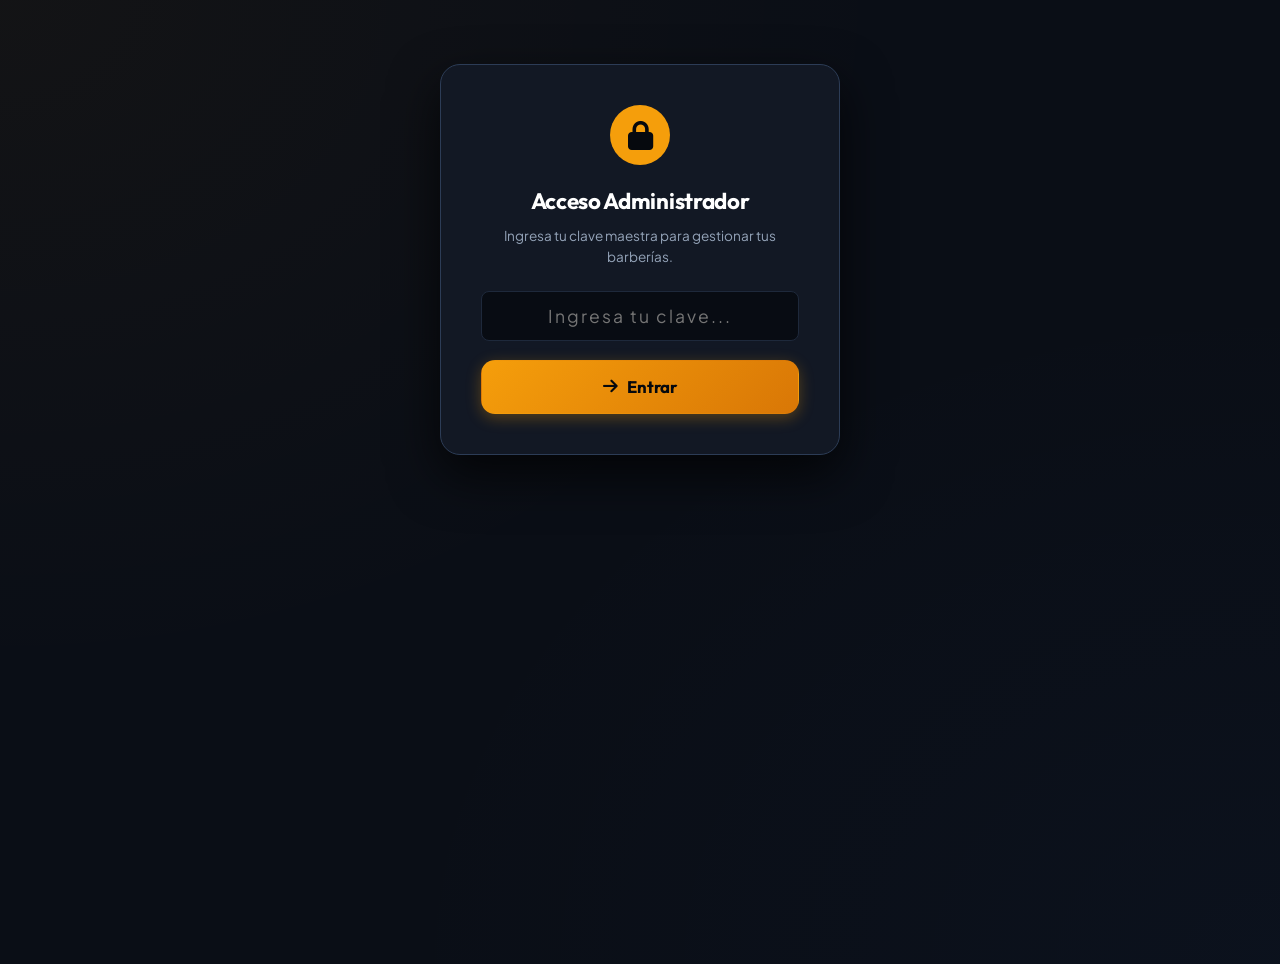
==== commit b3a1003f: "Ultra-clean simple admin panel: only add shops, copy link and block button" ====
--- a/admin.html
+++ b/admin.html
@@ -3,293 +3,208 @@
 <head>
     <meta charset="UTF-8">
     <meta name="viewport" content="width=device-width, initial-scale=1.0">
-    <title>Panel Maestro - Control de Suscripciones</title>
+    <title>Administración de Barberías</title>
     <!-- Google Fonts -->
     <link rel="preconnect" href="https://fonts.googleapis.com">
     <link rel="preconnect" href="https://fonts.gstatic.com" crossorigin>
     <link href="https://fonts.googleapis.com/css2?family=Outfit:wght@400;500;600;700;800&family=Plus+Jakarta+Sans:wght@400;500;600;700&display=swap" rel="stylesheet">
-    <!-- Font Awesome Icons -->
+    <!-- Font Awesome -->
     <link rel="stylesheet" href="https://cdnjs.cloudflare.com/ajax/libs/font-awesome/6.4.0/css/all.min.css">
-    <!-- CSS -->
+    <!-- Stylesheet -->
     <link rel="stylesheet" href="css/styles.css">
     <style>
-        .admin-login-screen {
-            min-height: 100vh;
-            display: flex;
-            align-items: center;
-            justify-content: center;
-            padding: 1.5rem;
-        }
-        .admin-login-card {
+        .admin-page-container {
+            max-width: 900px;
+            margin: 2.5rem auto 4rem;
+            padding: 0 1.2rem;
+        }
+        .admin-login-box {
+            max-width: 400px;
+            margin: 4rem auto;
             background: var(--bg-card);
             border: 1px solid var(--border-light);
             border-radius: var(--radius-lg);
             padding: 2.5rem;
-            width: 100%;
-            max-width: 420px;
             text-align: center;
-            box-shadow: 0 25px 60px rgba(0, 0, 0, 0.85);
-        }
-        .admin-avatar-lock {
-            width: 70px;
-            height: 70px;
-            background: linear-gradient(135deg, var(--gold), #d97706);
-            border-radius: 50%;
-            color: #06090e;
+            box-shadow: 0 20px 50px rgba(0,0,0,0.7);
+        }
+        .shops-list-clean {
+            display: flex;
+            flex-direction: column;
+            gap: 1rem;
+            margin-top: 1.5rem;
+        }
+        .shop-row-card {
+            background: var(--bg-card);
+            border: 1px solid var(--border-color);
+            border-radius: var(--radius-md);
+            padding: 1.2rem 1.5rem;
+            display: flex;
+            justify-content: space-between;
+            align-items: center;
+            flex-wrap: wrap;
+            gap: 1rem;
+            transition: var(--transition);
+        }
+        .shop-row-card:hover {
+            border-color: var(--border-light);
+        }
+        .shop-row-card.is-blocked {
+            border-left: 4px solid var(--red);
+            opacity: 0.85;
+        }
+        .shop-row-card.is-active {
+            border-left: 4px solid var(--green);
+        }
+        .btn-status-toggle {
+            padding: 0.55rem 1.1rem;
+            font-size: 0.85rem;
+            font-weight: 700;
+            border-radius: var(--radius-sm);
+            border: none;
+            cursor: pointer;
             display: inline-flex;
             align-items: center;
-            justify-content: center;
-            font-size: 2rem;
-            margin-bottom: 1.5rem;
-            box-shadow: 0 0 25px var(--gold-glow);
-        }
-        .admin-dashboard {
-            display: none;
-        }
-        .status-toggle-btn {
-            padding: 0.4rem 0.9rem;
-            border-radius: var(--radius-full);
-            font-weight: 700;
-            font-size: 0.82rem;
-            border: none;
-            cursor: pointer;
+            gap: 0.5rem;
             transition: var(--transition);
-            display: inline-flex;
-            align-items: center;
-            gap: 0.4rem;
-        }
-        .status-toggle-active {
+        }
+        .btn-status-toggle.active {
             background: rgba(16, 185, 129, 0.2);
             color: var(--green);
             border: 1px solid var(--green);
         }
-        .status-toggle-blocked {
+        .btn-status-toggle.active:hover {
             background: rgba(239, 68, 68, 0.2);
             color: var(--red);
+            border-color: var(--red);
+        }
+        .btn-status-toggle.blocked {
+            background: rgba(239, 68, 68, 0.25);
+            color: var(--red);
             border: 1px solid var(--red);
         }
-        .admin-kpi-banner {
-            display: grid;
-            grid-template-columns: repeat(auto-fit, minmax(240px, 1fr));
-            gap: 1.4rem;
-            margin-bottom: 2rem;
+        .btn-status-toggle.blocked:hover {
+            background: rgba(16, 185, 129, 0.2);
+            color: var(--green);
+            border-color: var(--green);
         }
     </style>
 </head>
 <body class="dark-theme">
 
-    <!-- PANTALLA DE ACCESO PROTEGIDO (SOLO EL DUEÑO) -->
-    <div class="admin-login-screen" id="adminLoginScreen">
-        <div class="admin-login-card">
-            <div class="admin-avatar-lock">
-                <i class="fa-solid fa-user-shield"></i>
-            </div>
-            <h2 style="font-size: 1.6rem; margin-bottom: 0.4rem;">Panel Super Admin</h2>
-            <p class="text-muted" style="margin-bottom: 1.8rem; font-size: 0.88rem;">Acceso restringido únicamente para el propietario del SaaS.</p>
-            
-            <form onsubmit="handleAdminLogin(event)">
-                <div class="form-group" style="text-align: left;">
-                    <label>Contraseña Maestra:</label>
-                    <input type="password" id="adminPasswordInput" required placeholder="Ingresa tu clave maestra..." class="input-field" style="font-size: 1.1rem; text-align: center; letter-spacing: 2px;">
-                </div>
-                <button type="submit" class="btn btn-primary btn-block btn-large mt-4">
-                    <i class="fa-solid fa-unlock-keyhole"></i> Acceder al Panel
-                </button>
-            </form>
-            <div id="loginErrorMsg" class="text-red mt-2" style="display:none; font-size:0.85rem; font-weight:600;">
-                <i class="fa-solid fa-circle-exclamation"></i> Contraseña incorrecta
-            </div>
+    <!-- PANTALLA DE ACCESO CON CLAVE -->
+    <div id="loginSection" class="admin-login-box">
+        <div style="width:60px;height:60px;background:var(--gold);color:#06090e;border-radius:50%;display:inline-flex;align-items:center;justify-content:center;font-size:1.8rem;margin-bottom:1.2rem;">
+            <i class="fa-solid fa-lock"></i>
+        </div>
+        <h2 style="font-size: 1.4rem; margin-bottom: 0.4rem;">Acceso Administrador</h2>
+        <p class="text-muted" style="font-size: 0.85rem; margin-bottom: 1.5rem;">Ingresa tu clave maestra para gestionar tus barberías.</p>
+        
+        <form onsubmit="doLogin(event)">
+            <div class="form-group">
+                <input type="password" id="adminPassInput" required placeholder="Ingresa tu clave..." class="input-field" style="text-align:center; font-size:1.1rem; letter-spacing:2px;">
+            </div>
+            <button type="submit" class="btn btn-primary btn-block btn-large">
+                <i class="fa-solid fa-arrow-right"></i> Entrar
+            </button>
+        </form>
+        <div id="errorMsg" class="text-red mt-2" style="display:none; font-size:0.85rem; font-weight:600;">
+            Contraseña incorrecta
         </div>
     </div>
 
-    <!-- PANEL PRINCIPAL DE CONTROL DE TODAS LAS BARBERÍAS -->
-    <div class="admin-dashboard" id="adminDashboard">
+    <!-- PANEL PRINCIPAL SIMPLE -->
+    <div id="mainSection" class="admin-page-container" style="display:none;">
         
-        <!-- Header -->
-        <header class="app-topbar">
-            <div class="topbar-inner">
-                <div class="shop-branding">
-                    <div class="shop-logo-badge">
-                        <i class="fa-solid fa-crown"></i>
-                    </div>
-                    <div>
-                        <h1 class="shop-title-display">Super Admin SaaS</h1>
-                        <span class="shop-subtitle">Control Central de Barberías y Cobros</span>
-                    </div>
-                </div>
-                <div class="topbar-actions">
-                    <button class="btn btn-primary btn-sm" onclick="openNewShopModal()">
-                        <i class="fa-solid fa-plus"></i> + Alta Nueva Barbería
-                    </button>
-                    <button class="btn btn-secondary btn-sm" onclick="adminLogout()">
-                        <i class="fa-solid fa-right-from-bracket"></i> Cerrar Sesión
-                    </button>
-                </div>
-            </div>
-        </header>
-
-        <!-- Workspace -->
-        <main class="container mt-4">
-            
-            <!-- Métricas Financieras Globales -->
-            <div class="admin-kpi-banner">
-                <div class="kpi-item">
-                    <div class="kpi-icon gold"><i class="fa-solid fa-store"></i></div>
-                    <div>
-                        <span class="kpi-label">Barberías Totales</span>
-                        <strong class="kpi-val" id="adminTotalShops">0</strong>
-                    </div>
-                </div>
-                <div class="kpi-item">
-                    <div class="kpi-icon green"><i class="fa-solid fa-circle-check"></i></div>
-                    <div>
-                        <span class="kpi-label">Activas (Al día)</span>
-                        <strong class="kpi-val text-green" id="adminActiveShops">0</strong>
-                    </div>
-                </div>
-                <div class="kpi-item">
-                    <div class="kpi-icon gold"><i class="fa-solid fa-sack-dollar"></i></div>
-                    <div>
-                        <span class="kpi-label">Recaudación Mensual Estimada</span>
-                        <strong class="kpi-val text-gold" id="adminTotalRevenue">$0 USD</strong>
-                    </div>
-                </div>
-                <div class="kpi-item">
-                    <div class="kpi-icon" style="background: rgba(239, 68, 68, 0.15); color: var(--red);"><i class="fa-solid fa-lock"></i></div>
-                    <div>
-                        <span class="kpi-label">Bloqueadas (Sin Pagar)</span>
-                        <strong class="kpi-val text-red" id="adminBlockedShops">0</strong>
-                    </div>
-                </div>
-            </div>
-
-            <!-- Tabla de Gestión de Barberías -->
-            <div class="app-card">
-                <div class="card-header flex-between">
-                    <div>
-                        <h3>Listado de Barberías Clientes</h3>
-                        <p class="text-muted">Administra el acceso de cada barbería y bloquea a las que no hayan abonado su cuota.</p>
-                    </div>
-                    <button class="btn btn-primary btn-sm" onclick="openNewShopModal()">
-                        <i class="fa-solid fa-user-plus"></i> Registrar Barbería
-                    </button>
-                </div>
-                <div class="table-responsive">
-                    <table class="data-table">
-                        <thead>
-                            <tr>
-                                <th>Nombre del Local</th>
-                                <th>Identificador (Link)</th>
-                                <th>Teléfono Contacto</th>
-                                <th>Cuota Mensual</th>
-                                <th>Estado de Acceso</th>
-                                <th>Acciones & Enlaces</th>
-                            </tr>
-                        </thead>
-                        <tbody id="adminShopsTableBody"></tbody>
-                    </table>
-                </div>
-            </div>
-
-        </main>
+        <div style="display:flex; justify-content:space-between; align-items:center; margin-bottom:1.8rem; flex-wrap:wrap; gap:1rem;">
+            <div>
+                <h1 style="font-size: 1.6rem;">Mis Barberías Clientes</h1>
+                <p class="text-muted" style="font-size: 0.88rem;">Agrega nuevas barberías y controla su acceso si no abonan la cuota.</p>
+            </div>
+            <div style="display:flex; gap:0.6rem;">
+                <button class="btn btn-primary" onclick="openModal('addShopModal')">
+                    <i class="fa-solid fa-plus"></i> + Nueva Barbería
+                </button>
+                <button class="btn btn-secondary btn-sm" onclick="doLogout()">
+                    <i class="fa-solid fa-right-from-bracket"></i> Salir
+                </button>
+            </div>
+        </div>
+
+        <!-- Lista de Barberías -->
+        <div class="shops-list-clean" id="shopsListContainer"></div>
 
     </div>
 
-    <!-- Modal: Alta de Nueva Barbería -->
-    <div class="modal-overlay" id="newShopModal">
+    <!-- MODAL: AGREGAR BARBERÍA -->
+    <div class="modal-overlay" id="addShopModal">
         <div class="modal-card">
             <div class="modal-header">
-                <h3><i class="fa-solid fa-store text-gold"></i> Dar de Alta Nueva Barbería</h3>
-                <button class="btn-close" onclick="closeModal('newShopModal')">&times;</button>
+                <h3><i class="fa-solid fa-store text-gold"></i> Agregar Nueva Barbería</h3>
+                <button class="btn-close" onclick="closeModal('addShopModal')">&times;</button>
             </div>
             <div class="modal-body">
-                <form onsubmit="handleCreateShopSubmit(event)">
+                <form onsubmit="handleCreateShop(event)">
                     <div class="form-group">
                         <label>Nombre de la Barbería:</label>
-                        <input type="text" id="newShopNameInput" required placeholder="Ej: Barbería Don Carlos" class="input-field">
+                        <input type="text" id="shopNameInput" required placeholder="Ej: Barbería Elite" class="input-field">
                     </div>
-                    <div class="form-group">
-                        <label>Slug / Identificador URL (Sin espacios ni acentos):</label>
-                        <input type="text" id="newShopSlugInput" required placeholder="Ej: don-carlos" class="input-field">
-                    </div>
-                    <div class="form-row-2">
-                        <div class="form-group">
-                            <label>Teléfono del Dueño (WhatsApp):</label>
-                            <input type="tel" id="newShopPhoneInput" placeholder="+54 9 11 2345 6789" class="input-field">
-                        </div>
-                        <div class="form-group">
-                            <label>Precio Mensual Acordado:</label>
-                            <input type="number" id="newShopFeeInput" value="20" required class="input-field">
-                        </div>
-                    </div>
-                    <button type="submit" class="btn btn-primary btn-block btn-large">
-                        <i class="fa-solid fa-check"></i> Registrar y Generar Links
+                    <button type="submit" class="btn btn-primary btn-block btn-large mt-4">
+                        <i class="fa-solid fa-check"></i> Crear Barbería y Generar Link
                     </button>
                 </form>
             </div>
         </div>
     </div>
 
-    <!-- Toasts -->
+    <!-- Toast Notifications -->
     <div class="toast-container" id="toastContainer"></div>
 
     <script src="js/data.js"></script>
     <script>
-        const MASTER_KEY_STORAGE = 'BARBERFLOW_SUPERADMIN_SHOPS_V1';
-        const DEFAULT_MASTER_PIN = 'admin123'; // Contraseña por defecto
+        const STORAGE_KEY = 'BARBERFLOW_SUPERADMIN_SHOPS_V1';
+        const DEFAULT_PASS = 'admin123';
 
         function checkAuth() {
-            const isAuth = sessionStorage.getItem('BARBERFLOW_ADMIN_LOGGED') === 'true';
-            if (isAuth) {
-                document.getElementById('adminLoginScreen').style.display = 'none';
-                document.getElementById('adminDashboard').style.display = 'block';
-                loadAdminDashboard();
+            if (sessionStorage.getItem('ADMIN_AUTH') === 'true') {
+                document.getElementById('loginSection').style.display = 'none';
+                document.getElementById('mainSection').style.display = 'block';
+                renderShops();
             } else {
-                document.getElementById('adminLoginScreen').style.display = 'flex';
-                document.getElementById('adminDashboard').style.display = 'none';
-            }
-        }
-
-        function handleAdminLogin(e) {
+                document.getElementById('loginSection').style.display = 'block';
+                document.getElementById('mainSection').style.display = 'none';
+            }
+        }
+
+        function doLogin(e) {
             e.preventDefault();
-            const pass = document.getElementById('adminPasswordInput').value.trim();
-            const savedPin = localStorage.getItem('BARBERFLOW_MASTER_PIN') || DEFAULT_MASTER_PIN;
-
-            if (pass === savedPin) {
-                sessionStorage.setItem('BARBERFLOW_ADMIN_LOGGED', 'true');
+            const pass = document.getElementById('adminPassInput').value.trim();
+            if (pass === DEFAULT_PASS) {
+                sessionStorage.setItem('ADMIN_AUTH', 'true');
                 checkAuth();
             } else {
-                document.getElementById('loginErrorMsg').style.display = 'block';
-            }
-        }
-
-        function adminLogout() {
-            sessionStorage.removeItem('BARBERFLOW_ADMIN_LOGGED');
+                document.getElementById('errorMsg').style.display = 'block';
+            }
+        }
+
+        function doLogout() {
+            sessionStorage.removeItem('ADMIN_AUTH');
             location.reload();
         }
 
-        function getShopsRegistry() {
-            const local = localStorage.getItem(MASTER_KEY_STORAGE);
-            if (!local) {
-                const initial = [
-                    {
-                        id: 'mi-barberia',
-                        name: 'Mi Barbería',
-                        phone: '',
-                        fee: 20,
-                        status: 'active', // 'active' o 'blocked'
-                        createdAt: new Date().toISOString().split('T')[0]
-                    }
-                ];
-                saveShopsRegistry(initial);
+        function getShops() {
+            const data = localStorage.getItem(STORAGE_KEY);
+            if (!data) {
+                const initial = [{ id: 'mi-barberia', name: 'Mi Barbería', status: 'active' }];
+                saveShops(initial);
                 return initial;
             }
-            return JSON.parse(local);
-        }
-
-        function saveShopsRegistry(list) {
-            localStorage.setItem(MASTER_KEY_STORAGE, JSON.stringify(list));
-            // Actualizar estado de bloqueo en la lista maestra pública
+            return JSON.parse(data);
+        }
+
+        function saveShops(list) {
+            localStorage.setItem(STORAGE_KEY, JSON.stringify(list));
+            // Actualizar mapa de bloqueo global
             const blockedMap = {};
             list.forEach(s => {
                 blockedMap[s.id] = (s.status === 'blocked');
@@ -297,133 +212,118 @@
             localStorage.setItem('BARBERFLOW_BLOCKED_SHOPS', JSON.stringify(blockedMap));
         }
 
-        function loadAdminDashboard() {
-            const shops = getShopsRegistry();
-            const tbody = document.getElementById('adminShopsTableBody');
-
-            const total = shops.length;
-            const active = shops.filter(s => s.status === 'active').length;
-            const blocked = shops.filter(s => s.status === 'blocked').length;
-            const revenue = active * 20;
-
-            document.getElementById('adminTotalShops').textContent = total;
-            document.getElementById('adminActiveShops').textContent = active;
-            document.getElementById('adminBlockedShops').textContent = blocked;
-            document.getElementById('adminTotalRevenue').textContent = `$${revenue} USD`;
-
-            const baseUrl = window.location.href.split('admin.html')[0];
-
-            tbody.innerHTML = shops.map(shop => {
+        function renderShops() {
+            const list = getShops();
+            const container = document.getElementById('shopsListContainer');
+
+            if (list.length === 0) {
+                container.innerHTML = `
+                    <div style="text-align:center; padding:3rem; background:var(--bg-card); border-radius:var(--radius-md); border:1px dashed var(--border-color);">
+                        <p class="text-muted">No tienes barberías agregadas aún.</p>
+                        <button class="btn btn-primary mt-2" onclick="openModal('addShopModal')">+ Agregar tu primera barbería</button>
+                    </div>
+                `;
+                return;
+            }
+
+            const origin = window.location.origin;
+            const path = window.location.pathname.replace('admin.html', '');
+            const base = `${origin}${path}`;
+
+            container.innerHTML = list.map(shop => {
                 const isBlocked = shop.status === 'blocked';
-                const panelUrl = `${baseUrl}?shop=${shop.id}`;
-                const bookingUrl = `${baseUrl}booking.html?shop=${shop.id}`;
+                const link = `${base}?shop=${shop.id}`;
 
                 return `
-                    <tr>
-                        <td>
-                            <strong style="font-size:1rem; display:block;">${shop.name}</strong>
-                            <small class="text-muted">Alta: ${shop.createdAt || '-'}</small>
-                        </td>
-                        <td>
-                            <span class="status-badge status-Pendiente">?shop=${shop.id}</span>
-                        </td>
-                        <td>${shop.phone ? `<a href="https://wa.me/${shop.phone.replace(/[^0-9]/g, '')}" target="_blank" style="color:var(--green); text-decoration:none;"><i class="fa-brands fa-whatsapp"></i> ${shop.phone}</a>` : '-'}</td>
-                        <td><strong class="text-gold">$${shop.fee || 20} USD/mes</strong></td>
-                        <td>
-                            <button class="status-toggle-btn ${isBlocked ? 'status-toggle-blocked' : 'status-toggle-active'}" onclick="toggleShopStatus('${shop.id}')">
+                    <div class="shop-row-card ${isBlocked ? 'is-blocked' : 'is-active'}">
+                        <div>
+                            <h3 style="font-size: 1.15rem; margin-bottom: 0.2rem;">${shop.name}</h3>
+                            <span class="text-muted" style="font-size: 0.8rem;">ID: <code>${shop.id}</code></span>
+                        </div>
+
+                        <div style="display:flex; align-items:center; gap:0.8rem; flex-wrap:wrap;">
+                            <button class="btn btn-secondary btn-sm" onclick="copyLink('${link}')">
+                                <i class="fa-regular fa-copy"></i> Copiar Link para el Barbero
+                            </button>
+
+                            <button class="btn-status-toggle ${isBlocked ? 'blocked' : 'active'}" onclick="toggleStatus('${shop.id}')" title="Haz clic para cambiar el estado">
                                 <i class="fa-solid ${isBlocked ? 'fa-lock' : 'fa-check'}"></i>
-                                ${isBlocked ? 'BLOQUEADA' : 'ACTIVA'}
+                                ${isBlocked ? 'BLOQUEADA (Sin acceso)' : 'ACTIVA (Con acceso)'}
                             </button>
-                        </td>
-                        <td>
-                            <div style="display:flex; gap:0.4rem; align-items:center;">
-                                <button class="btn btn-secondary btn-sm" title="Copiar Link del Panel para el Barbero" onclick="copyLink('${panelUrl}', 'Link del Panel copiado')">
-                                    <i class="fa-solid fa-copy"></i> Panel
-                                </button>
-                                <button class="btn btn-secondary btn-sm" title="Copiar Link de Turnos para Clientes" onclick="copyLink('${bookingUrl}', 'Link de Clientes copiado')">
-                                    <i class="fa-solid fa-link"></i> Turnos
-                                </button>
-                                <button class="btn-icon" title="Eliminar Barbería" onclick="deleteShop('${shop.id}')">
-                                    <i class="fa-solid fa-trash text-muted"></i>
-                                </button>
-                            </div>
-                        </td>
-                    </tr>
+
+                            <button class="btn-icon" title="Eliminar Barbería" onclick="removeShop('${shop.id}')">
+                                <i class="fa-solid fa-trash text-muted"></i>
+                            </button>
+                        </div>
+                    </div>
                 `;
             }).join('');
         }
 
-        function toggleShopStatus(shopId) {
-            const shops = getShopsRegistry();
-            const shop = shops.find(s => s.id === shopId);
+        function toggleStatus(shopId) {
+            const list = getShops();
+            const shop = list.find(s => s.id === shopId);
             if (shop) {
                 shop.status = (shop.status === 'active') ? 'blocked' : 'active';
-                saveShopsRegistry(shops);
-                loadAdminDashboard();
-                showToast(shop.status === 'blocked' ? `Barbería ${shop.name} bloqueada por falta de pago` : `Barbería ${shop.name} activada con éxito`, shop.status === 'blocked' ? 'info' : 'success');
-            }
-        }
-
-        function copyLink(url, msg) {
+                saveShops(list);
+                renderShops();
+                showToast(shop.status === 'blocked' ? `Barbería ${shop.name} bloqueada` : `Barbería ${shop.name} activada`);
+            }
+        }
+
+        function copyLink(url) {
             navigator.clipboard.writeText(url);
-            showToast(msg, 'success');
-        }
-
-        function deleteShop(shopId) {
-            if (confirm('¿Estás seguro de eliminar esta barbería del sistema?')) {
-                let shops = getShopsRegistry();
-                shops = shops.filter(s => s.id !== shopId);
-                saveShopsRegistry(shops);
-                loadAdminDashboard();
-                showToast('Barbería eliminada', 'info');
-            }
-        }
-
-        function openNewShopModal() {
-            document.getElementById('newShopModal').classList.add('active');
+            showToast('¡Link copiado al portapapeles!');
+        }
+
+        function removeShop(shopId) {
+            if (confirm('¿Eliminar esta barbería?')) {
+                let list = getShops();
+                list = list.filter(s => s.id !== shopId);
+                saveShops(list);
+                renderShops();
+                showToast('Barbería eliminada');
+            }
+        }
+
+        function handleCreateShop(e) {
+            e.preventDefault();
+            const name = document.getElementById('shopNameInput').value.trim();
+            const slug = name.toLowerCase().normalize("NFD").replace(/[\u0300-\u036f]/g, "").replace(/[^a-z0-9]/g, '-').replace(/-+/g, '-').replace(/^-|-$/g, '');
+
+            const list = getShops();
+            if (list.some(s => s.id === slug)) {
+                alert('Ya existe una barbería con un nombre similar.');
+                return;
+            }
+
+            list.push({
+                id: slug,
+                name: name,
+                status: 'active'
+            });
+
+            saveShops(list);
+            closeModal('addShopModal');
+            document.getElementById('shopNameInput').value = '';
+            renderShops();
+            showToast(`Barbería "${name}" creada con éxito`);
+        }
+
+        function openModal(id) {
+            document.getElementById(id)?.classList.add('active');
         }
 
         function closeModal(id) {
             document.getElementById(id)?.classList.remove('active');
         }
 
-        function handleCreateShopSubmit(e) {
-            e.preventDefault();
-            const name = document.getElementById('newShopNameInput').value.trim();
-            const slug = document.getElementById('newShopSlugInput').value.trim().toLowerCase().replace(/[^a-z0-9_-]/g, '-');
-            const phone = document.getElementById('newShopPhoneInput').value.trim();
-            const fee = parseFloat(document.getElementById('newShopFeeInput').value) || 20;
-
-            const shops = getShopsRegistry();
-            if (shops.some(s => s.id === slug)) {
-                alert('Ya existe una barbería con ese identificador. Por favor elige otro.');
-                return;
-            }
-
-            shops.push({
-                id: slug,
-                name: name,
-                phone: phone,
-                fee: fee,
-                status: 'active',
-                createdAt: new Date().toISOString().split('T')[0]
-            });
-
-            saveShopsRegistry(shops);
-            closeModal('newShopModal');
-            loadAdminDashboard();
-            showToast(`Barbería "${name}" creada con éxito`, 'success');
-        }
-
-        function showToast(message, type = 'success') {
+        function showToast(msg) {
             const container = document.getElementById('toastContainer');
             if (!container) return;
-
             const toast = document.createElement('div');
-            toast.className = `toast ${type}`;
-            const icon = type === 'success' ? 'fa-circle-check text-green' : 'fa-circle-info text-blue';
-            toast.innerHTML = `<i class="fa-solid ${icon}"></i> <span>${message}</span>`;
-            
+            toast.className = 'toast success';
+            toast.innerHTML = `<i class="fa-solid fa-circle-check text-green"></i> <span>${msg}</span>`;
             container.appendChild(toast);
             setTimeout(() => {
                 toast.style.opacity = '0';
